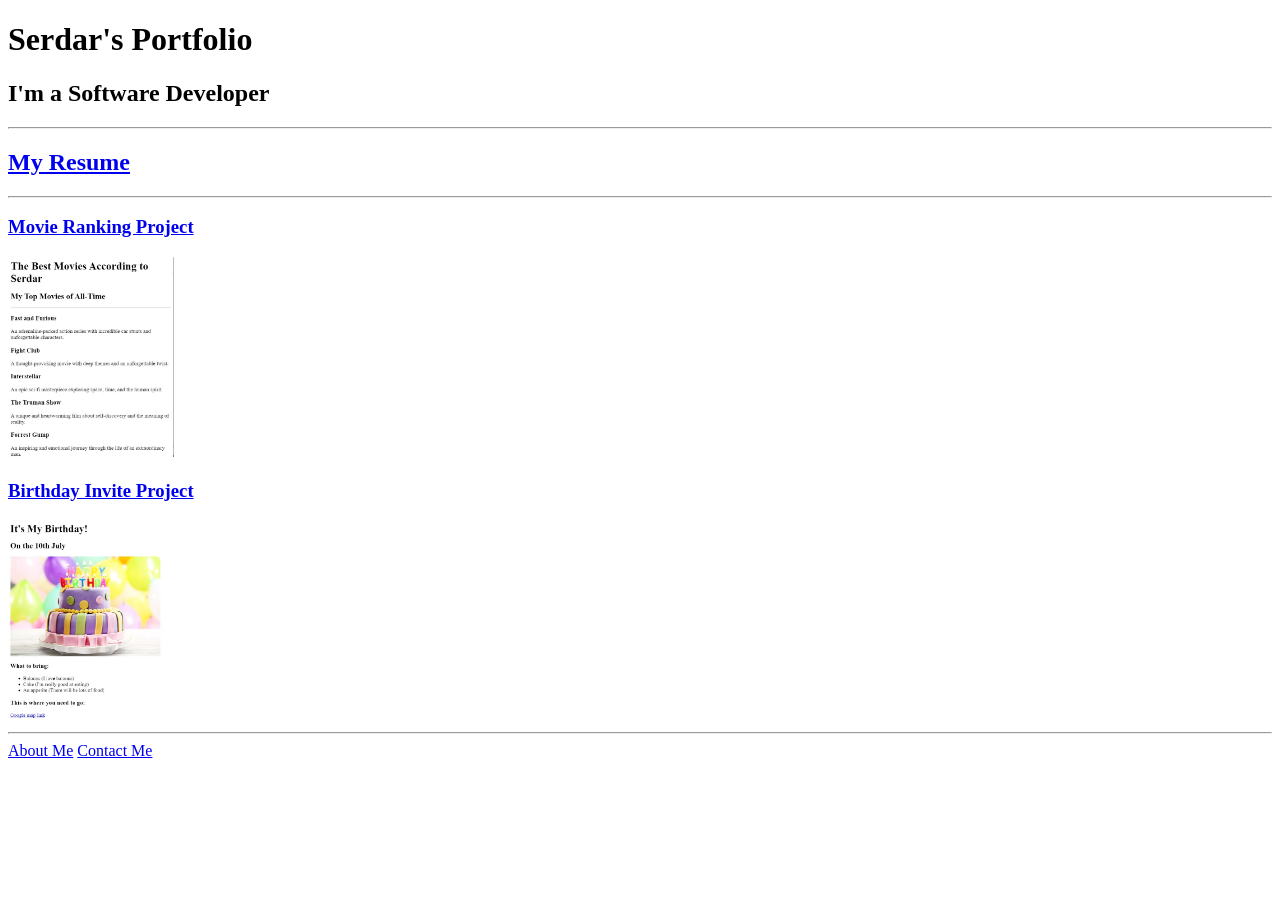
==== index.html @ 38cd97a8 "initial commit" ====
<!DOCTYPE html>
<html lang="en">

<head>
  <meta charset="UTF-8">
  <title>Serdar's Portfolio</title>
</head>

<body>
  <h1>Serdar's Portfolio</h1>
  <h2>I'm a Software Developer</h2>
  <hr />
  <h2><a href="./public/myResume.html">My Resume</a></h2>
  <hr>
  <h3><a href="./public/movie-ranking.html">Movie Ranking Project</a></h3>
  <img src="./assets/images/movie_ranking.JPG" height="200" alt="movie ranking project preview"/>
  <h3><a href="./public/birthday-invite.html">Birthday Invite Project</a></h3>
  <img src="./assets/images/birthday_invite.JPG" height="200" alt="birthday invite project preview"/>
  <hr />
  <a href="./public/about.html">About Me</a>
  <a href="./public/contact.html">Contact Me</a>
</body>

</html>
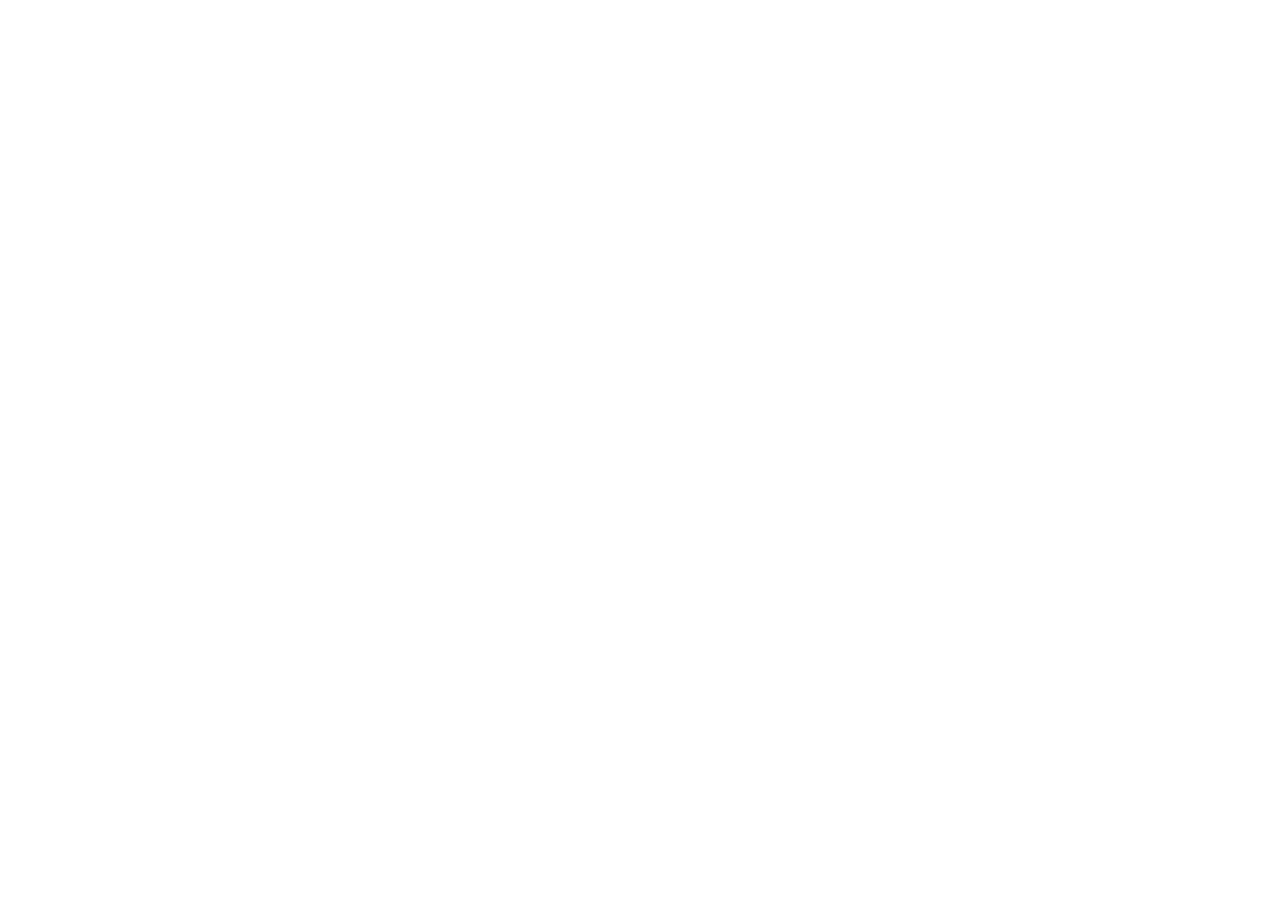
==== commit 98f3215d: "my portfolio project created" ====
--- a/index.html
+++ b/index.html
@@ -1,24 +1,11 @@
 <!DOCTYPE html>
 <html lang="en">
-
 <head>
-  <meta charset="UTF-8">
-  <title>Serdar's Portfolio</title>
+    <meta charset="UTF-8">
+    <meta name="viewport" content="width=device-width, initial-scale=1.0">
+    <title>Serdar Arıcı</title>
 </head>
-
 <body>
-  <h1>Serdar's Portfolio</h1>
-  <h2>I'm a Software Developer</h2>
-  <hr />
-  <h2><a href="./public/myResume.html">My Resume</a></h2>
-  <hr>
-  <h3><a href="./public/movie-ranking.html">Movie Ranking Project</a></h3>
-  <img src="./assets/images/movie_ranking.JPG" height="200" alt="movie ranking project preview"/>
-  <h3><a href="./public/birthday-invite.html">Birthday Invite Project</a></h3>
-  <img src="./assets/images/birthday_invite.JPG" height="200" alt="birthday invite project preview"/>
-  <hr />
-  <a href="./public/about.html">About Me</a>
-  <a href="./public/contact.html">Contact Me</a>
+    
 </body>
-
 </html>
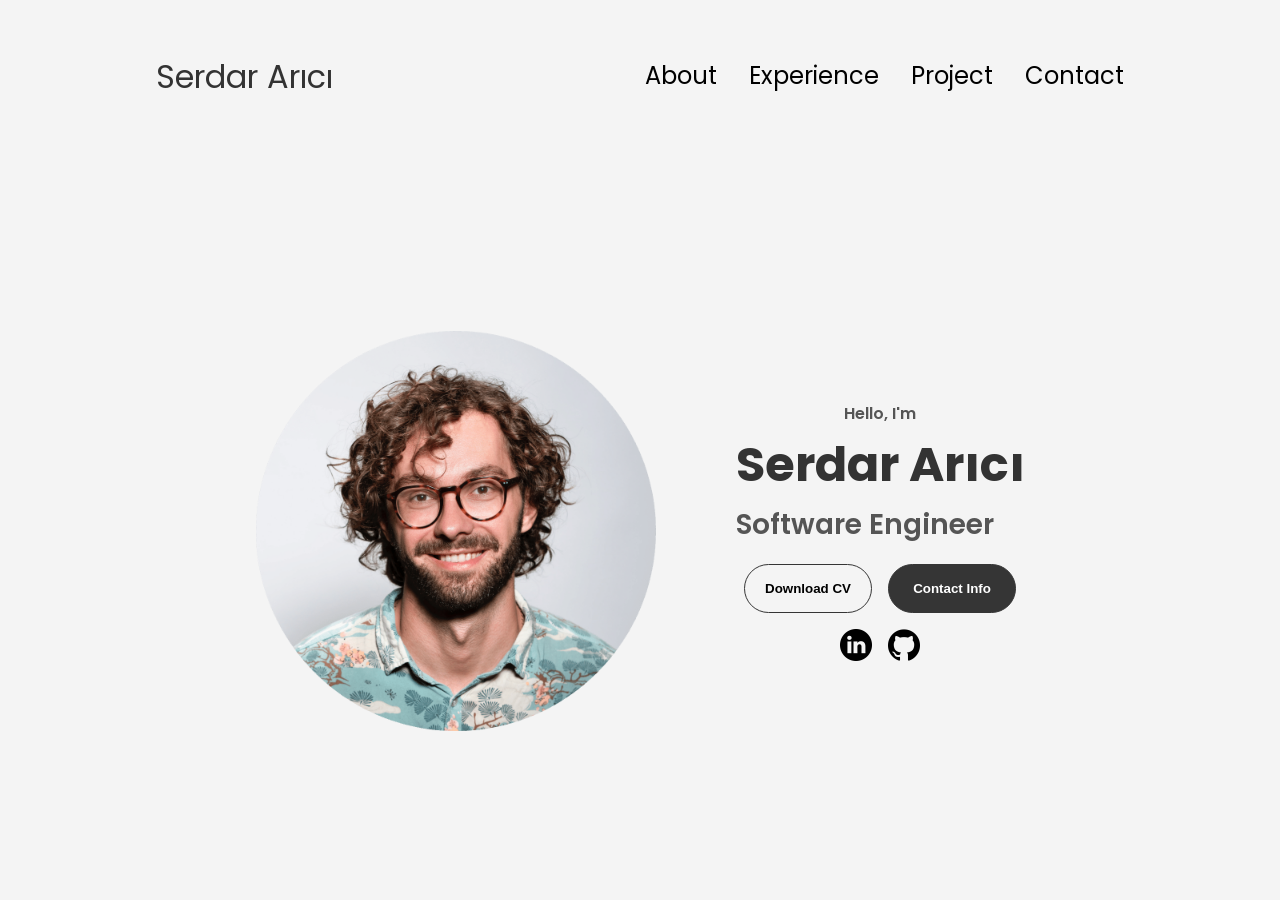
==== commit 8be7e110: "navbar and profile section completed" ====
--- a/index.html
+++ b/index.html
@@ -4,8 +4,62 @@
     <meta charset="UTF-8">
     <meta name="viewport" content="width=device-width, initial-scale=1.0">
     <title>Serdar Arıcı</title>
+    <link rel="stylesheet" href="styles.css">
+    <link rel="stylesheet" href="mediaqueries.css">
 </head>
 <body>
+
+    <nav id="desktop-nav">
+        <div class="logo">Serdar Arıcı</div>
+        <div>
+            <ul class="nav-links">
+                <li><a href="#about">About</a></li>
+                <li><a href="#experience">Experience</a></li>
+                <li><a href="#projects">Project</a></li>
+                <li><a href="#contact">Contact</a></li>
+            </ul>
+        </div>
+    </nav>
+    <nav id="hamburger-nav">
+        <div class="logo">Serdar Arıcı</div>
+        <div class="hamburger-menu">
+            <div class="hamburger-icon" onclick="toggleMenu()">
+                <span></span>
+                <span></span>
+                <span></span>
+            </div>
+            <div class="menu-links">
+                <li><a href="#about" onclick="toggleMenu()">About</a></li>
+                <li><a href="#experience" onclick="toggleMenu()">Experience</a></li>
+                <li><a href="#projects" onclick="toggleMenu()">Project</a></li>
+                <li><a href="#contact" onclick="toggleMenu()">Contact</a></li>
+            </div>
+        </div>
+    </nav>
+    <section id="profile">
+        <div class="section__pic-container">
+            <img src="./assets/profile-pic.png " alt="Serdar Arıcı Profile Picture">
+        </div>
+        <div class="section__text">
+            <p class="section__text__p1">Hello, I'm</p>
+            <h1 class="title">Serdar Arıcı</h1>
+            <p class="section__text__p2">Software Engineer</p>
+            <div class="btn-container">
+                <button class="btn btn-color-2" onclick="window.open('./assets/resume-example.pdf')">Download CV</button>
+                <button class="btn btn-color-1" onclick="location.href='./#contact'">Contact Info</button>
+            </div>
+            <div id="socials-container">
+                <img src="./assets/linkedin.png" alt="My Linkedin Profile"
+                class="icon" onclick="window.open('https://linkedin.com/in/serdararici', '_blank')">
+                <img src="./assets/github.png" alt="My Github Profile"
+                class="icon" onclick="window.open('https://github.com/serdararici', '_blank')">
+            </div>
+
+
+        </div>
+    </section>
     
+    
+    <script src="script.js"></script>
 </body>
 </html>
--- a/styles.css
+++ b/styles.css
@@ -0,0 +1,259 @@
+/*GENERAL*/
+
+/* Google Fonts */
+@import url('https://fonts.googleapis.com/css2?family=Poppins:wght@300;400;500;600&display=swap');
+
+
+* {
+    margin: 0;
+    padding: 0;
+}
+
+body {
+    font-family: 'Poppins', sans-serif;
+    background-color: #f4f4f4;
+    color: #333;
+    font-size: 16px;
+    line-height: 1.6;
+}
+
+html {
+    scroll-behavior: smooth;
+}
+
+p {
+    color: rgb(85, 85, 85);
+}
+
+/*TRANSITION*/
+
+a, .btn {
+    transition: all 0.3s ease;
+}
+
+/*DESKTOP NAV*/
+
+nav, .nav-links {
+    display: flex;
+}
+
+nav {
+    justify-content: space-around;
+    align-items: center;
+    height: 17vh;
+}
+
+.nav-links {
+    gap: 2rem;
+    list-style: none;
+    font-size: 1.5rem;
+}
+
+a {
+    color: black;
+    text-decoration: none;
+    text-decoration-color: white;
+}
+
+a:hover {
+    color: grey;
+    text-decoration: underline;
+    text-underline-offset: 1rem;
+    text-decoration-color: rgb(181, 181, 181);
+}
+
+.logo {
+    font-size: 2rem;
+}
+
+.logo:hover {
+    cursor: default;
+}
+
+/*HAMBURGER MENU*/
+#hamburger-nav {
+    display: none;
+}
+
+.hamburger-menu {
+    position: relative;
+    display: inline-block;
+}
+
+.hamburger-icon {
+    display: flex;
+    flex-direction: column;
+    justify-content: space-between;
+    height: 24px;
+    width: 30px;
+    cursor: pointer;
+}
+
+.hamburger-icon span {
+    display: block;
+    height: 2px;
+    width: 100%;
+    background-color: black;
+    border-radius: 5px;
+    transition: all 0.3s ease-in-out;
+}
+
+.menu-links {
+    position: absolute;
+    top: 100%;
+    right: 0;
+    background-color: white;
+    width: fit-content;
+    max-height: 0;
+    overflow: hidden;
+    transition: all 0.3s ease-in-out;
+}
+
+.menu-links a {
+    display: block;
+    padding: 10px;
+    text-align: center;
+    font-size: 1.5rem;
+    color: black;
+    text-decoration: none;
+    transition: all 0.3s ease-in-out;
+}
+
+.menu-links li {
+    list-style: none;
+}
+
+.menu-links.open {
+    max-height: 300px;
+}
+
+.hamburger-icon.open span:first-child {
+    transform: rotate(45deg) translate(10px, 5px);
+}
+
+.hamburger-icon.open span:nth-child(2) {
+    opacity: 0;
+}
+
+.hamburger-icon.open span:last-child {
+    transform: rotate(-45deg) translate(10px, -5px);
+}
+
+.hamburger-icon span:first-child {
+    transform: none;
+}
+
+.hamburger-icon span:first-child {
+    opacity: 1;
+}
+
+.hamburger-icon span:first-child {
+    transform: none;
+}
+
+/*SECTIONS*/
+
+section {
+    padding-top: 4vh;
+    height: 96vh;
+    margin: 0 10rem;
+    box-sizing: border-box;
+    min-height: fit-content;
+}
+
+.section-container {
+    display: flex;
+}
+
+/*PROFİLE SECTİON*/
+
+#profile {
+    display: flex;
+    justify-content: center;
+    gap: 5rem;
+    height: 80vh;
+}
+
+.section__pic-container {
+    display: flex;
+    height: 400px;
+    width: 400px;
+    margin: auto 0;
+}
+
+.section__text {
+    align-self: center;
+}
+
+.section__text p {
+    font-weight: 600;
+}
+
+.section__text__p1 {
+    text-align: center;
+}
+
+.section__text__p2 {
+    font-size: 1.75rem;
+    margin-bottom: 1rem;
+}
+
+.title {
+    font-size: 3rem;
+    text-align: center;
+}
+
+#socials-container {
+    display: flex;
+    justify-content: center;
+    margin-top: 1rem;
+    gap: 1rem;
+}
+
+/*ICONS*/
+
+.icon {
+    cursor: pointer;
+    height: 2rem;
+}
+
+/*BUTTONS*/
+
+.btn-container {
+    display: flex;
+    justify-content: center;
+    gap: 1rem;
+}
+
+.btn {
+    font-weight: 600;
+    transition: all 300ms ease;
+    padding: 1rem;
+    width: 8rem;
+    border-radius: 2rem;
+}
+
+.btn-color-1, .btn-color-2 {
+    border: rgb(53, 53, 53) 0.1rem solid;
+}
+
+.btn-color-1:hover, .btn-color-2:hover {
+    cursor: pointer;
+}
+
+.btn-color-1, .btn-color-2:hover {
+    background: rgb(53, 53, 53);
+    color: white;
+}
+
+.btn-color-2 {
+    background: none;
+}
+
+.btn-color-2:hover {
+    border: rgb(255, 255, 255) 0.1rem solid;
+}
+
+.btn-container {
+    gap: 1rem;
+}
--- a/mediaqueries.css
+++ b/mediaqueries.css
@@ -0,0 +1,8 @@
+@media screen and (max-width: 1200px) {
+  #desktop-nav {
+    display: none;
+  }
+  #hamburger-nav {
+    display: flex;
+  }
+}
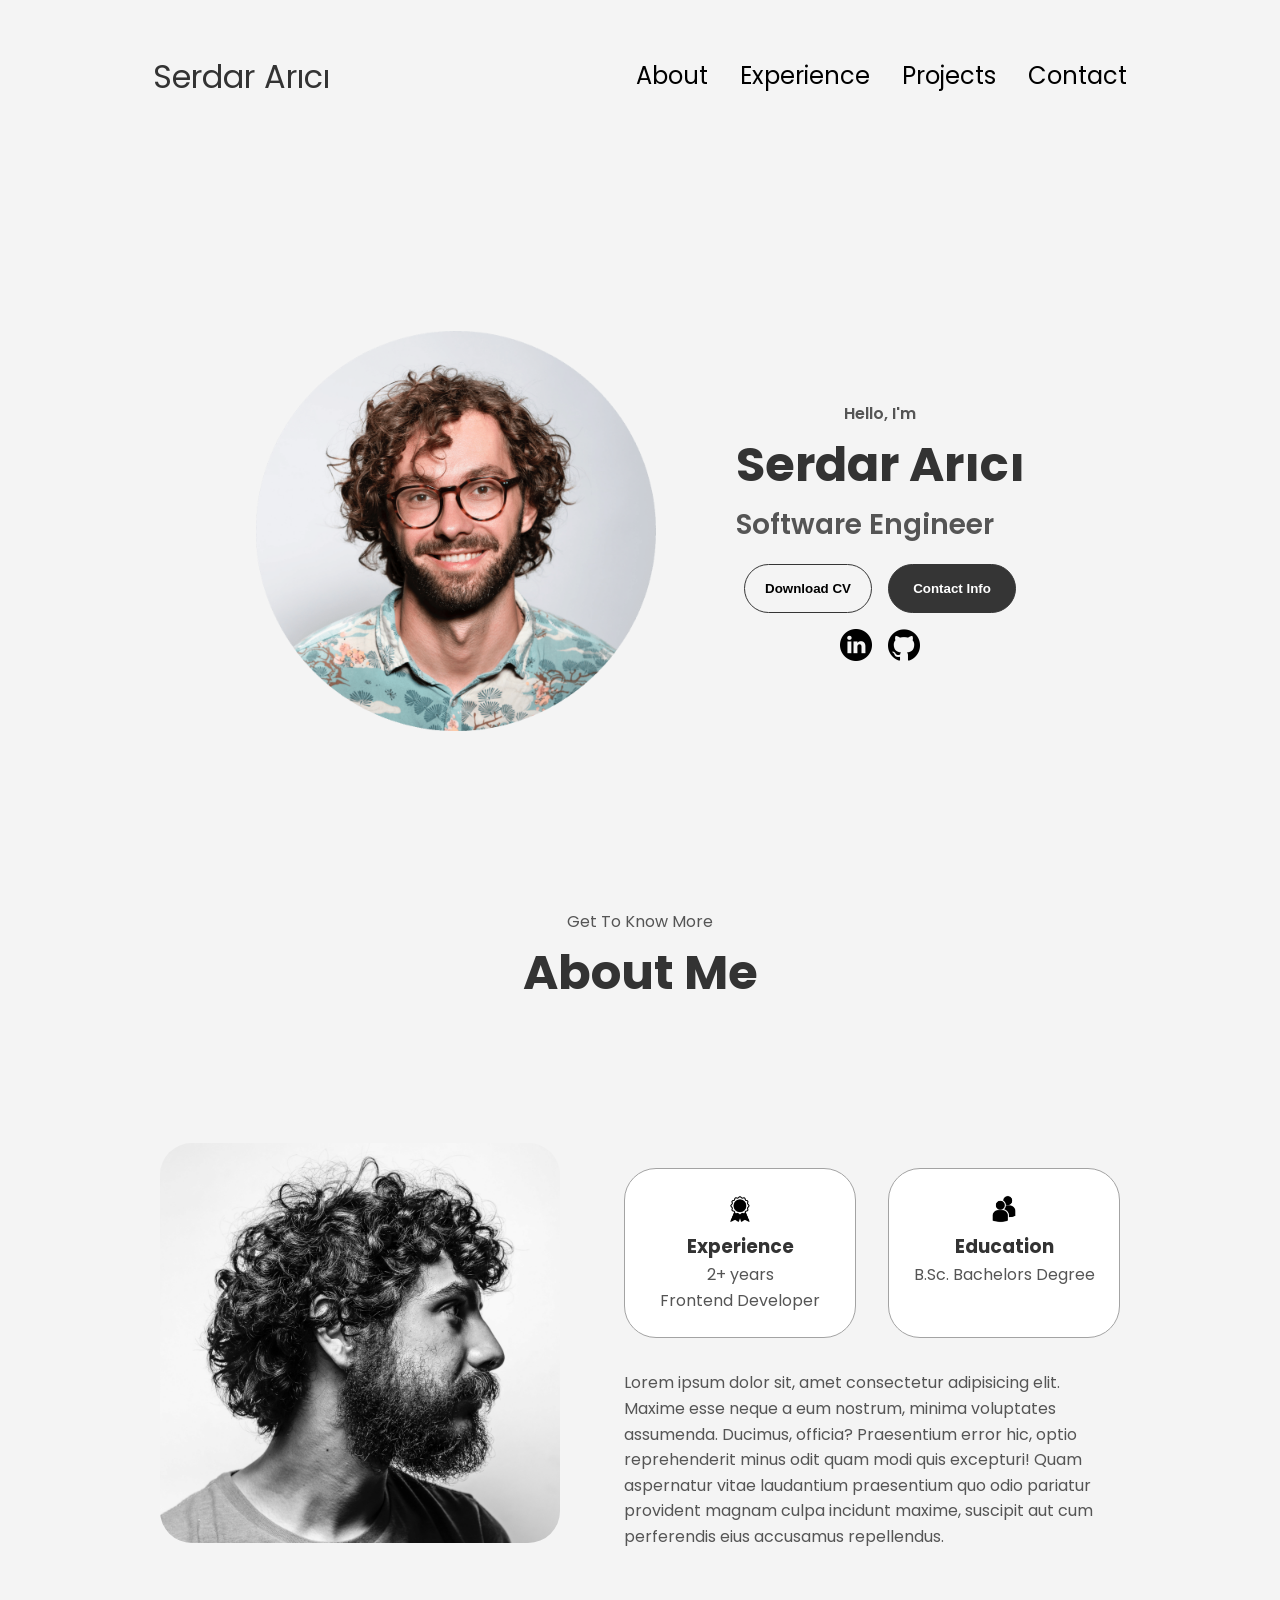
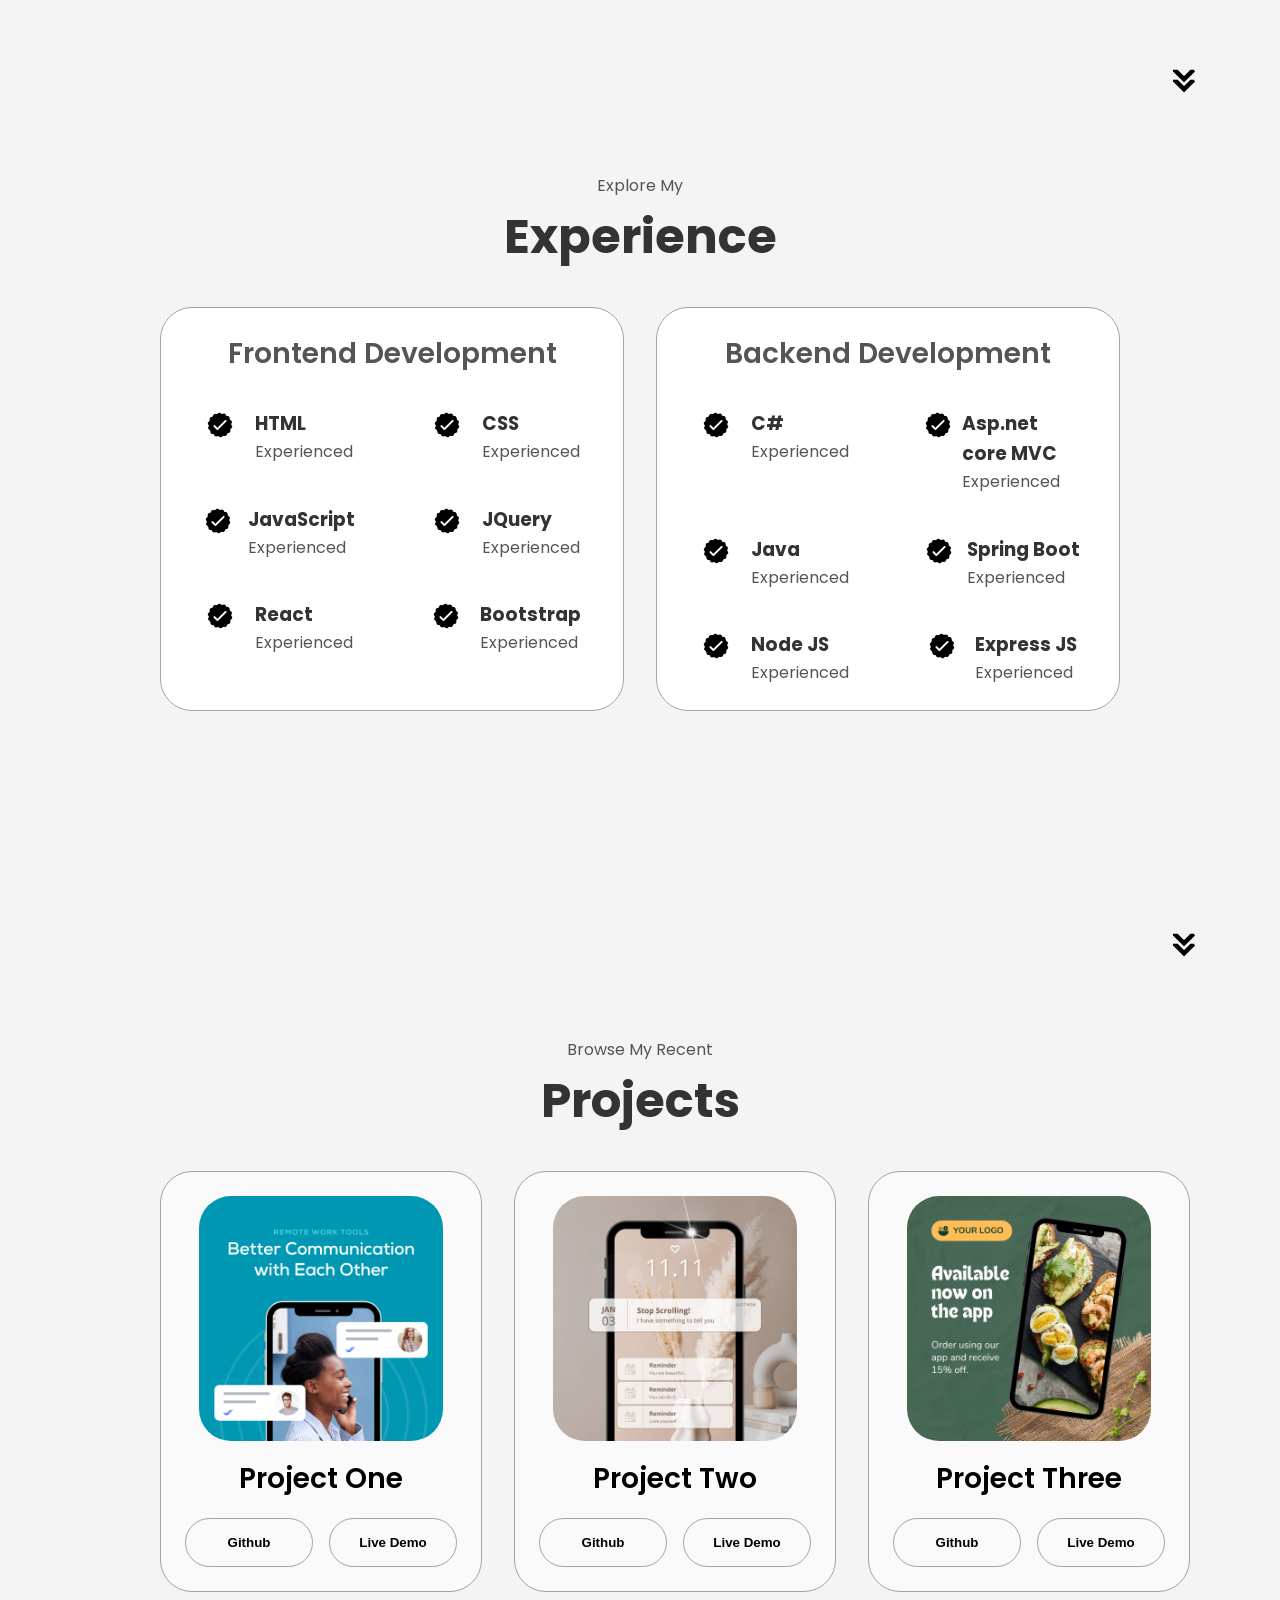
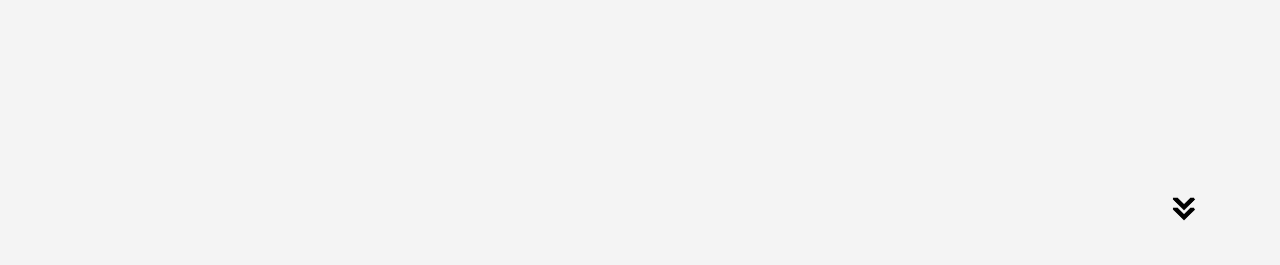
==== commit 83e910ee: "experience and projects sections completed." ====
--- a/index.html
+++ b/index.html
@@ -15,7 +15,7 @@
             <ul class="nav-links">
                 <li><a href="#about">About</a></li>
                 <li><a href="#experience">Experience</a></li>
-                <li><a href="#projects">Project</a></li>
+                <li><a href="#projects">Projects</a></li>
                 <li><a href="#contact">Contact</a></li>
             </ul>
         </div>
@@ -31,7 +31,7 @@
             <div class="menu-links">
                 <li><a href="#about" onclick="toggleMenu()">About</a></li>
                 <li><a href="#experience" onclick="toggleMenu()">Experience</a></li>
-                <li><a href="#projects" onclick="toggleMenu()">Project</a></li>
+                <li><a href="#projects" onclick="toggleMenu()">Projects</a></li>
                 <li><a href="#contact" onclick="toggleMenu()">Contact</a></li>
             </div>
         </div>
@@ -58,8 +58,192 @@
 
         </div>
     </section>
-    
-    
+    <section id="about">
+        <p class="section__text__p1">Get To Know More</p>
+        <h1 class="title">About Me</h1>
+        <div class="section-container">
+            <div class="section__pic-container">
+                <img src="assets/about-pic.png" alt="Profile Picture" class="about-pic">
+            </div>
+            <div class="about-details-container">
+                <div class="about-containers">
+                    <div class="details-container">
+                        <img src="assets/experience.png" alt="Experience Icon" class="icon">
+                        <h3>Experience</h3>
+                        <p>2+ years <br />Frontend Developer</p>
+                    </div>
+                    <div class="details-container">
+                        <img src="assets/education.png" alt="Education Icon" class="icon">
+                        <h3>Education</h3>
+                        <p>B.Sc. Bachelors Degree</p>
+                    </div>
+                </div>
+                <div class="text-container">
+                    <p>
+                        Lorem ipsum dolor sit, amet consectetur adipisicing elit. Maxime esse neque a eum nostrum, minima voluptates assumenda. Ducimus, officia? Praesentium error hic, optio reprehenderit minus odit quam modi quis excepturi! Quam aspernatur vitae laudantium praesentium quo odio pariatur provident magnam culpa incidunt maxime, suscipit aut cum perferendis eius accusamus repellendus.
+                    </p>
+                </div>
+            </div>
+            <img src="assets/arrow.png" alt="Arrow Icon" class="icon arrow" onclick= "location.href= './#experience'">
+        </div>
+
+    </section>
+    <section id="experience">
+        <p class="section__text__p1">Explore My</p>
+        <h1 class="title">Experience</h1>
+        <div class="experience-details-container">
+            <div class="about-containers">
+                <div class="details-container">
+                    <h2 class="experience-sub-title">Frontend Development</h2>
+                    <div class="article-container">
+                        <article>
+                            <img src="./assets/checkmark.png" alt="Experience Icon"
+                            class="icon">
+                            <div>
+                                <h3>HTML</h3>
+                                <p>Experienced</p>
+                            </div>
+                        </article>
+                        <article>
+                            <img src="./assets/checkmark.png" alt="Experience Icon"
+                            class="icon">
+                            <div>
+                                <h3>CSS</h3>
+                                <p>Experienced</p>
+                            </div>
+                        </article>
+                        <article>
+                            <img src="./assets/checkmark.png" alt="Experience Icon"
+                            class="icon">
+                            <div>
+                                <h3>JavaScript</h3>
+                                <p>Experienced</p>
+                            </div>
+                        </article>
+                        <article>
+                            <img src="./assets/checkmark.png" alt="Experience Icon"
+                            class="icon">
+                            <div>
+                                <h3>JQuery</h3>
+                                <p>Experienced</p>
+                            </div>
+                        </article>
+                        <article>
+                            <img src="./assets/checkmark.png" alt="Experience Icon"
+                            class="icon">
+                            <div>
+                                <h3>React</h3>
+                                <p>Experienced</p>
+                            </div>
+                        </article>
+                        <article>
+                            <img src="./assets/checkmark.png" alt="Experience Icon"
+                            class="icon">
+                            <div>
+                                <h3>Bootstrap</h3>
+                                <p>Experienced</p>
+                            </div>
+                        </article>
+                    </div>
+                </div>
+                <div class="details-container">
+                    <h2 class="experience-sub-title">Backend Development</h2>
+                    <div class="article-container">
+                        <article>
+                            <img src="./assets/checkmark.png" alt="Experience Icon"
+                            class="icon">
+                            <div>
+                                <h3>C#</h3>
+                                <p>Experienced</p>
+                            </div>
+                        </article>
+                        <article>
+                            <img src="./assets/checkmark.png" alt="Experience Icon"
+                            class="icon">
+                            <div>
+                                <h3>Asp.net core MVC</h3>
+                                <p>Experienced</p>
+                            </div>
+                        </article>
+                        <article>
+                            <img src="./assets/checkmark.png" alt="Experience Icon"
+                            class="icon">
+                            <div>
+                                <h3>Java</h3>
+                                <p>Experienced</p>
+                            </div>
+                        </article>
+                        <article>
+                            <img src="./assets/checkmark.png" alt="Experience Icon"
+                            class="icon">
+                            <div>
+                                <h3>Spring Boot</h3>
+                                <p>Experienced</p>
+                            </div>
+                        </article>
+                        <article>
+                            <img src="./assets/checkmark.png" alt="Experience Icon"
+                            class="icon">
+                            <div>
+                                <h3>Node JS</h3>
+                                <p>Experienced</p>
+                            </div>
+                        </article>
+                        <article>
+                            <img src="./assets/checkmark.png" alt="Experience Icon"
+                            class="icon">
+                            <div>
+                                <h3>Express JS</h3>
+                                <p>Experienced</p>
+                            </div>
+                        </article>
+                    </div>
+                </div>
+            </div>
+        </div>
+        <img src="assets/arrow.png" alt="Arrow Icon" class="icon arrow" 
+        onclick="location.href='./#projects'">
+    </section>
+    <section id="projects">
+        <p class="section__text__p1">Browse My Recent</p>
+        <h1 class="title">Projects</h1>
+        <div class="experience-details-container">
+            <div class="about-containers">
+                <div class="details-container color-container">
+                    <div class="article-container">
+                        <img src="assets/project-1.png" alt="Project 1" class="project-img">
+                    </div>
+                    <h2 class="experience-sub-title project-title">Project One</h2>
+                    <div class="btn-container">
+                        <button class="btn btn-color-2 project-btn" onclick="window.open('https://github.com/serdararici/portfolio')">Github</button>
+                        <button class="btn btn-color-2 project-btn" onclick="window.open('https://github.com/serdararici/portfolio')">Live Demo</button>
+                    </div>
+                </div>
+                <div class="details-container color-container">
+                    <div class="article-container">
+                        <img src="assets/project-2.png" alt="Project 2" class="project-img">
+                    </div>
+                    <h2 class="experience-sub-title project-title">Project Two</h2>
+                    <div class="btn-container">
+                        <button class="btn btn-color-2 project-btn" onclick="window.open('https://github.com/serdararici/portfolio')">Github</button>
+                        <button class="btn btn-color-2 project-btn" onclick="window.open('https://github.com/serdararici/portfolio')">Live Demo</button>
+                    </div>
+                </div>
+                <div class="details-container color-container">
+                    <div class="article-container">
+                        <img src="assets/project-3.png" alt="Project 3" class="project-img">
+                    </div>
+                    <h2 class="experience-sub-title project-title">Project Three</h2>
+                    <div class="btn-container">
+                        <button class="btn btn-color-2 project-btn" onclick="window.open('https://github.com/serdararici/portfolio')">Github</button>
+                        <button class="btn btn-color-2 project-btn" onclick="window.open('https://github.com/serdararici/portfolio')">Live Demo</button>
+                    </div>
+                </div>
+            </div>
+
+        <img src="assets/arrow.png" alt="Arrow Icon" class="icon arrow" onclick="location.href='./#projects'">
+    </section>
+
     <script src="script.js"></script>
 </body>
 </html>
--- a/styles.css
+++ b/styles.css
@@ -256,4 +256,123 @@
 
 .btn-container {
     gap: 1rem;
+}
+
+/* ABOUT SECTION */
+
+#about {
+    position: relative;
+}
+
+.about-containers {
+    gap: 2rem;
+    margin-bottom: 2rem;
+    margin-top: 2rem;
+}
+
+.about-details-container {
+    justify-content: center;
+    flex-direction: column;
+}
+
+.about-containers,
+.about-details-container {
+    display: flex;
+}
+
+.about-pic {
+    border-radius: 2rem;
+}
+
+.arrow {
+    position: absolute;
+    right: -5rem;
+    bottom: 2.5rem;
+}
+
+.details-container {
+    padding: 1.5rem;
+    flex: 1;
+    background: white;
+    border-radius: 2rem;
+    border: rgb(53, 53,53) 0.1rem solid;
+    border-color: rgb(163, 163, 163);
+    text-align: center;
+}
+
+.section-container {
+    gap: 4rem;
+    height: 80%;
+}
+
+.section__pic-container {
+    height: 400px;
+    width: 400px;
+    margin: auto 0;
+}
+
+/* EXPERIENCE SECTION */
+
+#experience {
+    position: relative;
+}
+
+.experience-sub-title {
+    color: rgb(85,85,85);
+    font-weight: 600;
+    font-size: 1.75rem;
+    margin-bottom: 2rem;
+}
+
+.experience-details-container {
+    display: flex;
+    justify-content: center;
+    flex-direction: column;
+}
+
+.article-container {
+    display: flex;
+    text-align: initial;
+    flex-wrap: wrap;
+    flex-direction: row;
+    gap: 2.5rem;
+    justify-content: space-around;
+}
+
+article {
+    display: flex;
+    width: 10rem;
+    justify-content: space-around;
+    gap: 0.5rem;
+}
+
+article .icon{
+    cursor: pointer;
+}
+
+/* PROJECTS SECTION */
+
+#projects {
+    position: relative;
+}
+
+.color-container {
+    border-color: rgb(163, 163, 163);
+    background: rgb(250, 250, 250);
+}
+
+.project-img {
+    border-radius: 2rem;
+    width: 90%;
+    height: 90%;
+}
+
+.project-title {
+    margin: 1rem;
+    color: black;
+}
+
+.project-btn {
+    color: black;
+    border-color: rgb(163, 163, 163);
 }
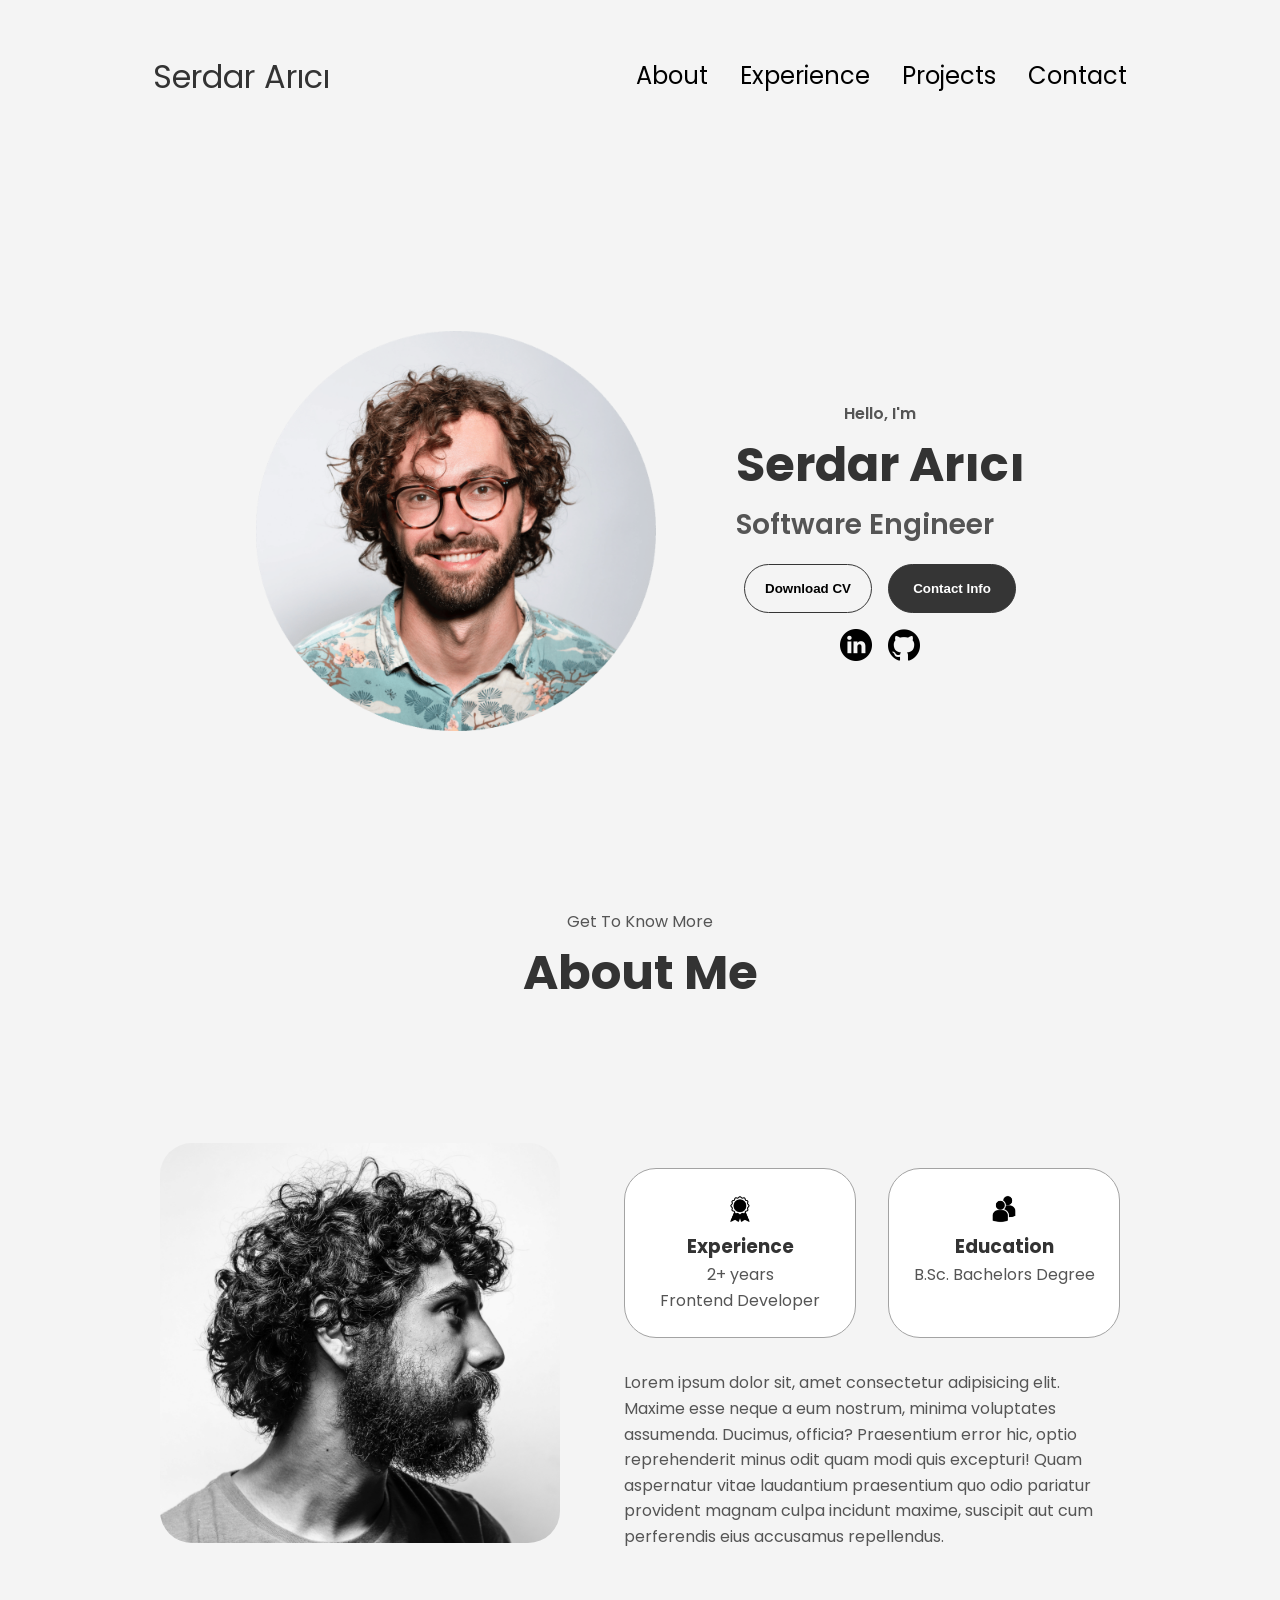
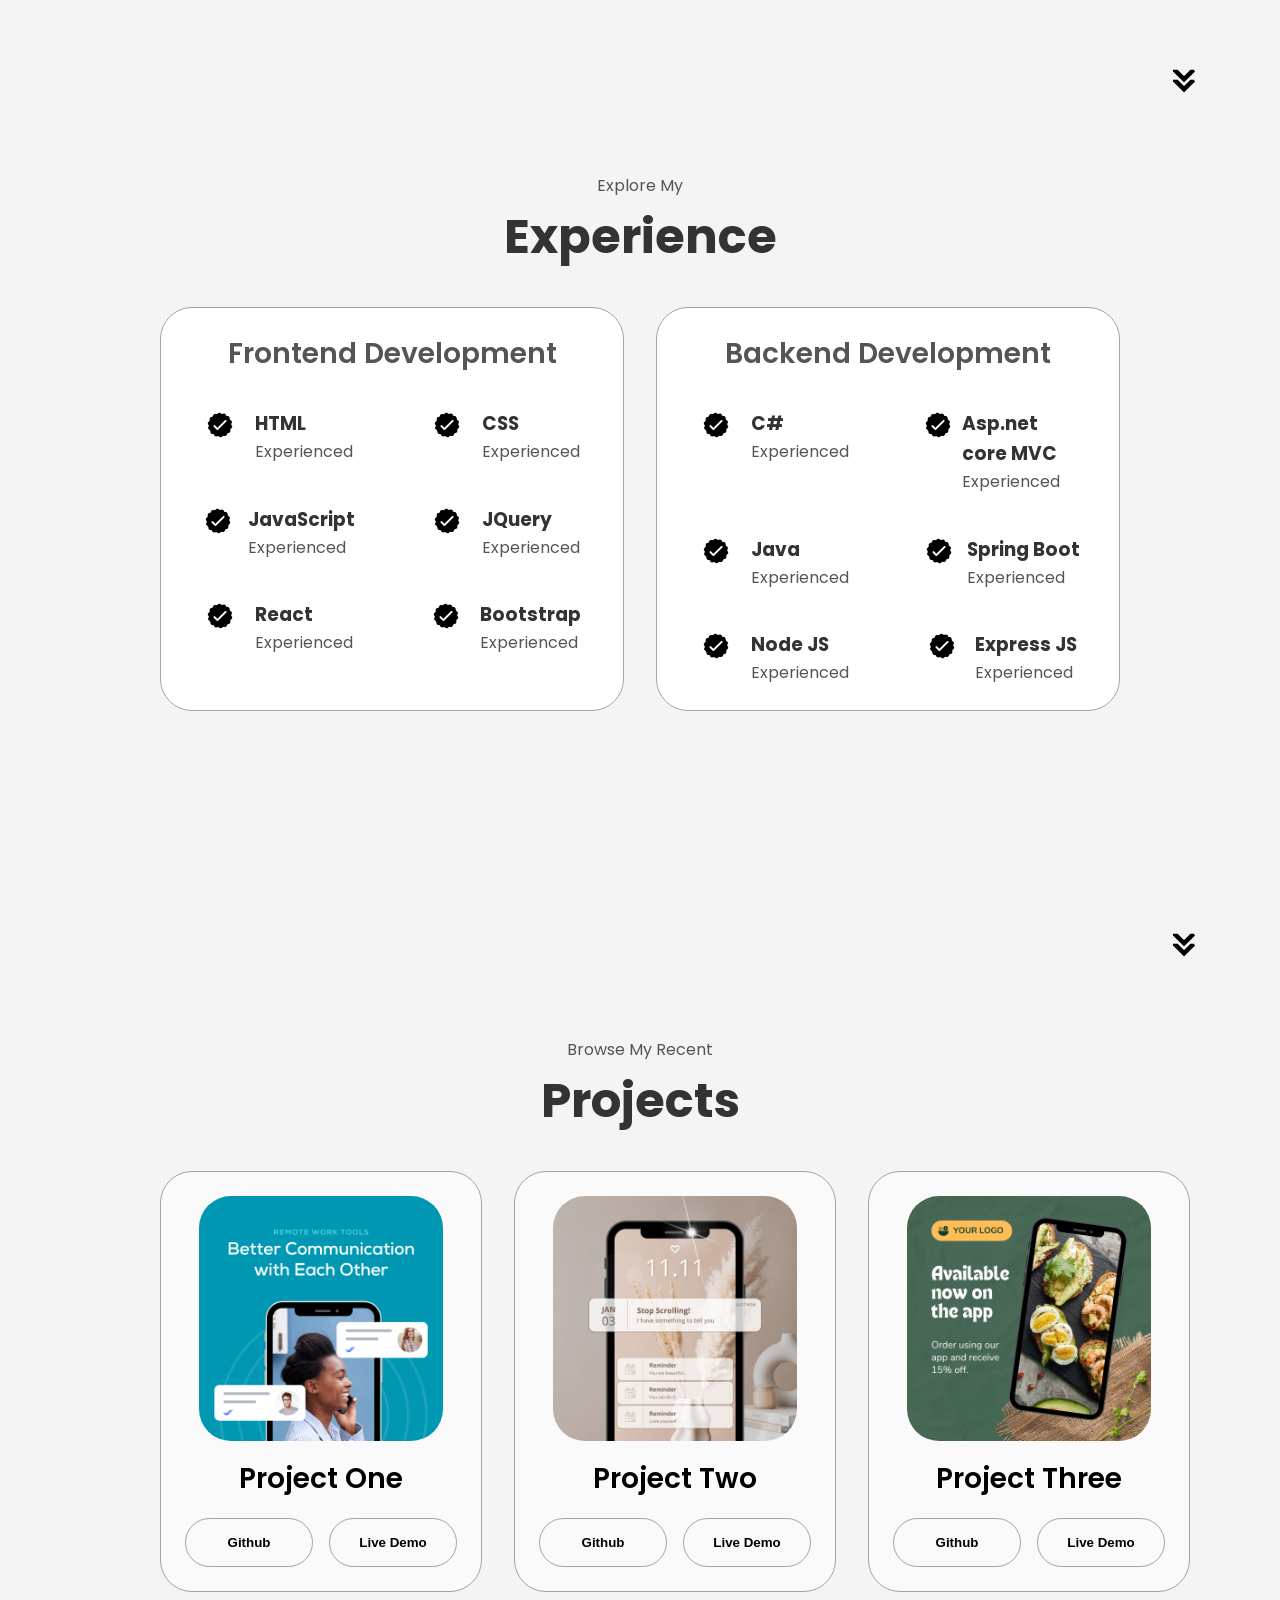
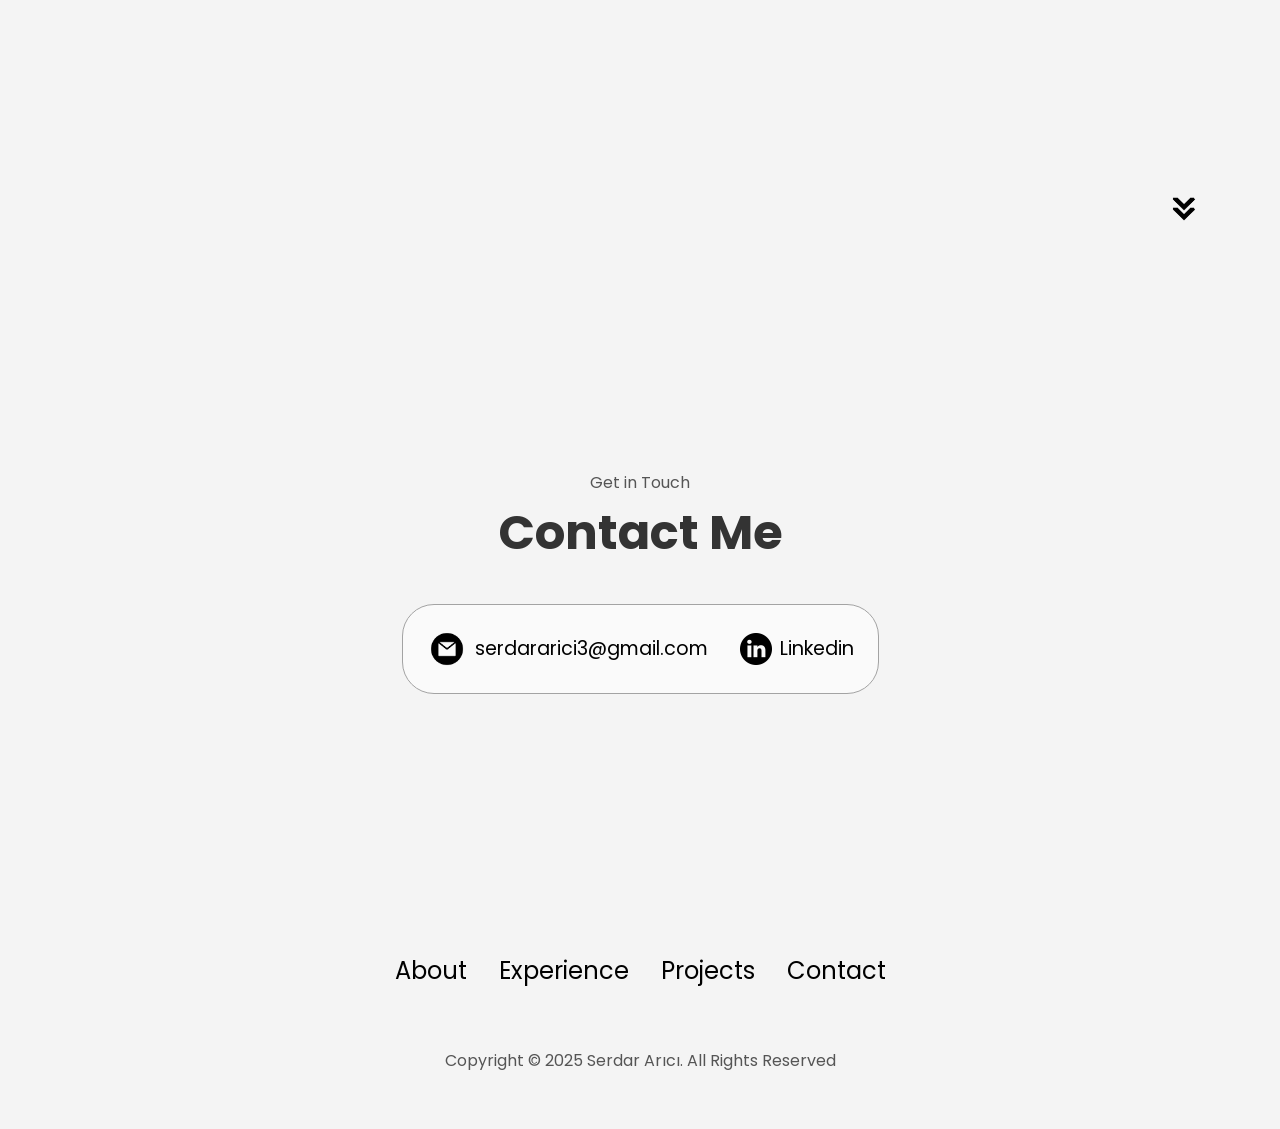
==== commit db4a8d3a: "contact section and footer completed." ====
--- a/index.html
+++ b/index.html
@@ -243,6 +243,37 @@
 
         <img src="assets/arrow.png" alt="Arrow Icon" class="icon arrow" onclick="location.href='./#projects'">
     </section>
+    <section id="contact">
+        <p class="section__text__p1">Get in Touch</p>
+        <h1 class="title">Contact Me</h1>
+        <div class="contact-info-upper-container">
+            <div class="contact-info-container">
+                <img src="./assets/email.png" alt="Email Icon"
+                class="icon contact-icon email-icon">
+                <p><a href="mailto:serdararici3@gmail.com">serdararici3@gmail.com</a>
+                </p>
+            </div>
+            <div class="contact-info-container">
+                <img src="./assets/linkedin.png" alt="Linkedin Icon"
+                class="icon contact-icon">
+                <p><a href="www.linkedin.com/in/serdararici">Linkedin</a>
+                </p>
+            </div>
+        </div>
+    </section>
+    <footer>
+        <nav>
+            <div class="nav-links-container">
+                <ul class="nav-links">
+                    <li><a href="#about">About</a></li>
+                    <li><a href="#experience">Experience</a></li>
+                    <li><a href="#projects">Projects</a></li>
+                    <li><a href="#contact">Contact</a></li>
+                </ul>
+            </div>
+        </nav>
+        <p>Copyright &#169; 2025 Serdar Arıcı. All Rights Reserved</p>
+    </footer>
 
     <script src="script.js"></script>
 </body>
--- a/styles.css
+++ b/styles.css
@@ -18,7 +18,7 @@
 }
 
 html {
-    scroll-behavior: smooth;
+    scroll-behavior: smooth !important;
 }
 
 p {
@@ -375,4 +375,55 @@
 .project-btn {
     color: black;
     border-color: rgb(163, 163, 163);
+}
+
+/* CONTACT SECTION */
+
+#contact {
+    display: flex;
+    justify-content: center;
+    flex-direction: column;
+    height: 70vh;
+}
+
+.contact-info-upper-container {
+    display: flex;
+    justify-content: center;
+    border-radius: 2rem;
+    border: rgb(53, 53, 53) 0.1rem solid;
+    border-color: rgb(163, 163 ,163);
+    background: rgb(250, 250, 250);
+    margin: 2rem auto;
+    padding: 0.5rem;
+}
+
+.contact-info-container {
+    display: flex;
+    align-items: center;
+    justify-content: center;
+    gap: 0.5rem;
+    margin: 1rem;
+}
+
+.contact-info-container p {
+    font-size: larger;
+}
+
+.contact-icon {
+    cursor: default;
+}
+
+.email-icon {
+    height: 2.5rem;
+}
+
+/* FOOTER */
+
+footer {
+    height: 26vh;
+    margin: 0 1rem;
+}
+
+footer p {
+    text-align: center;
 }
